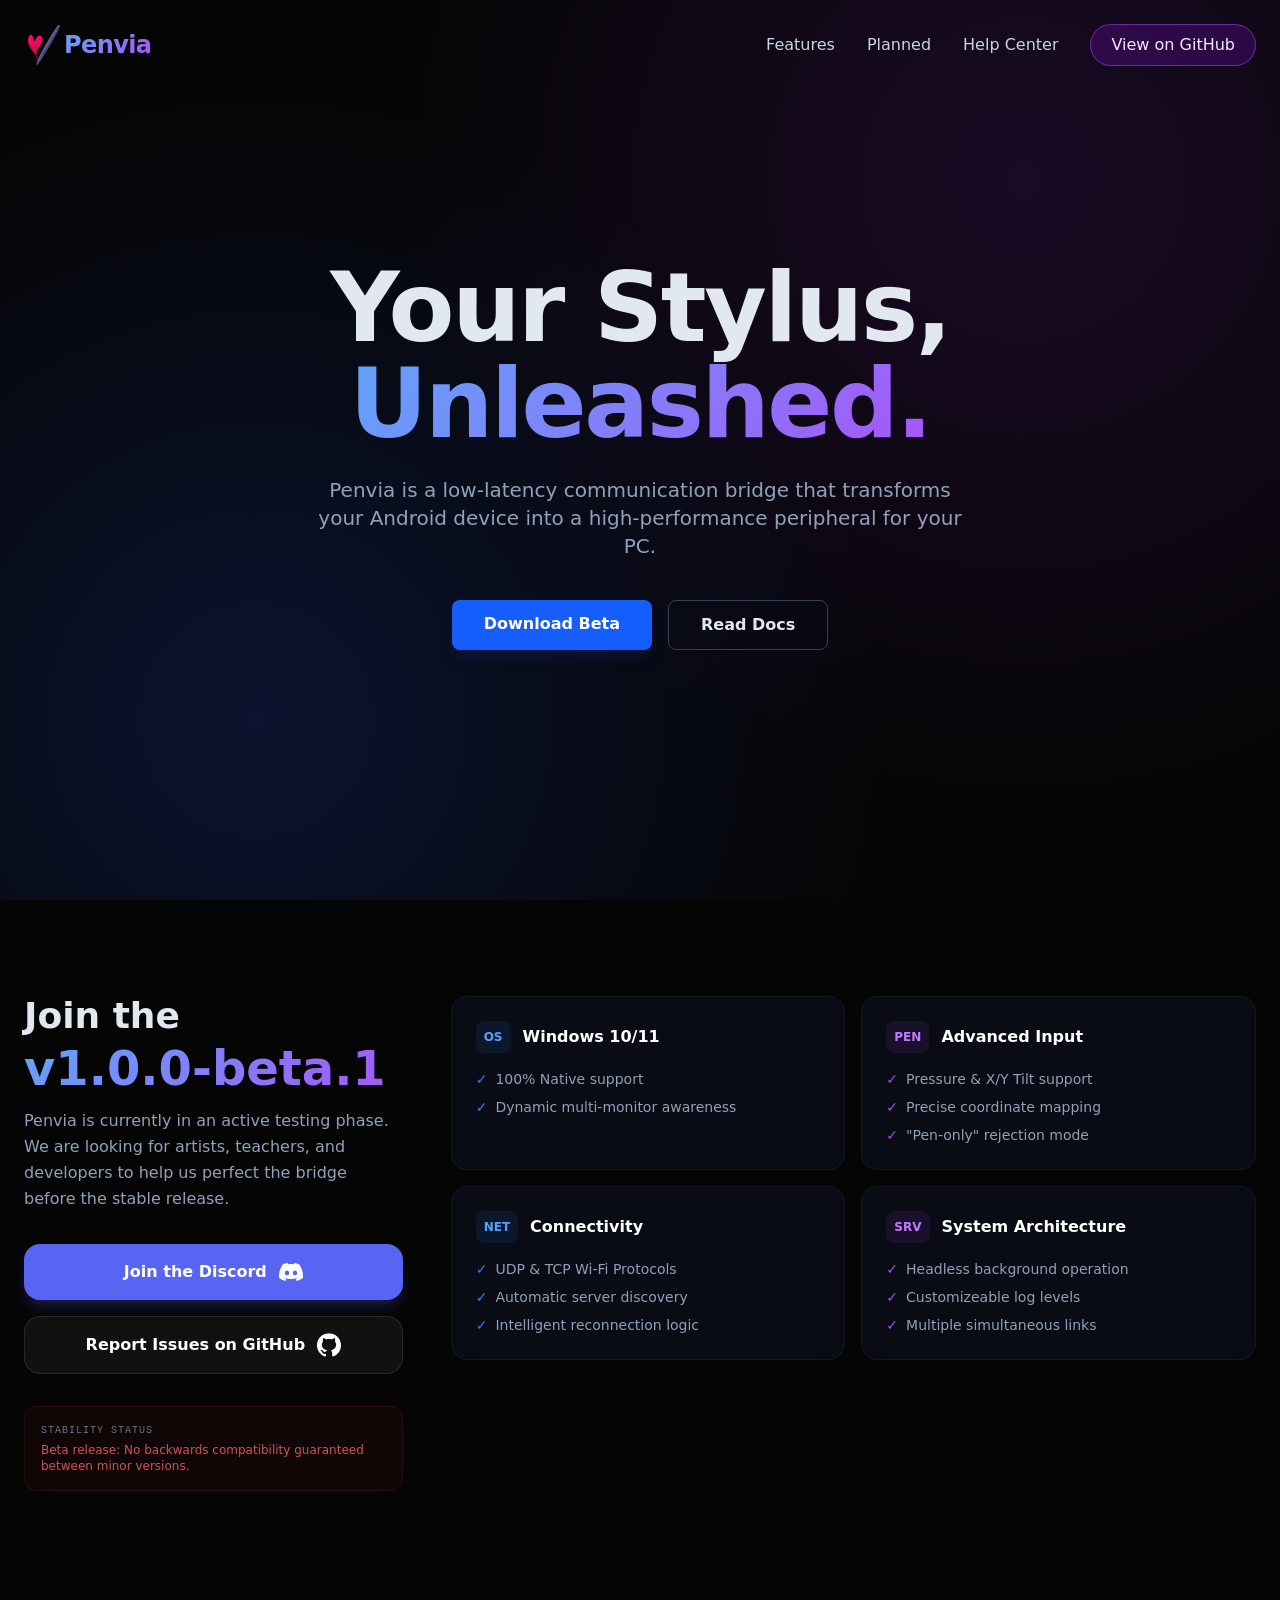
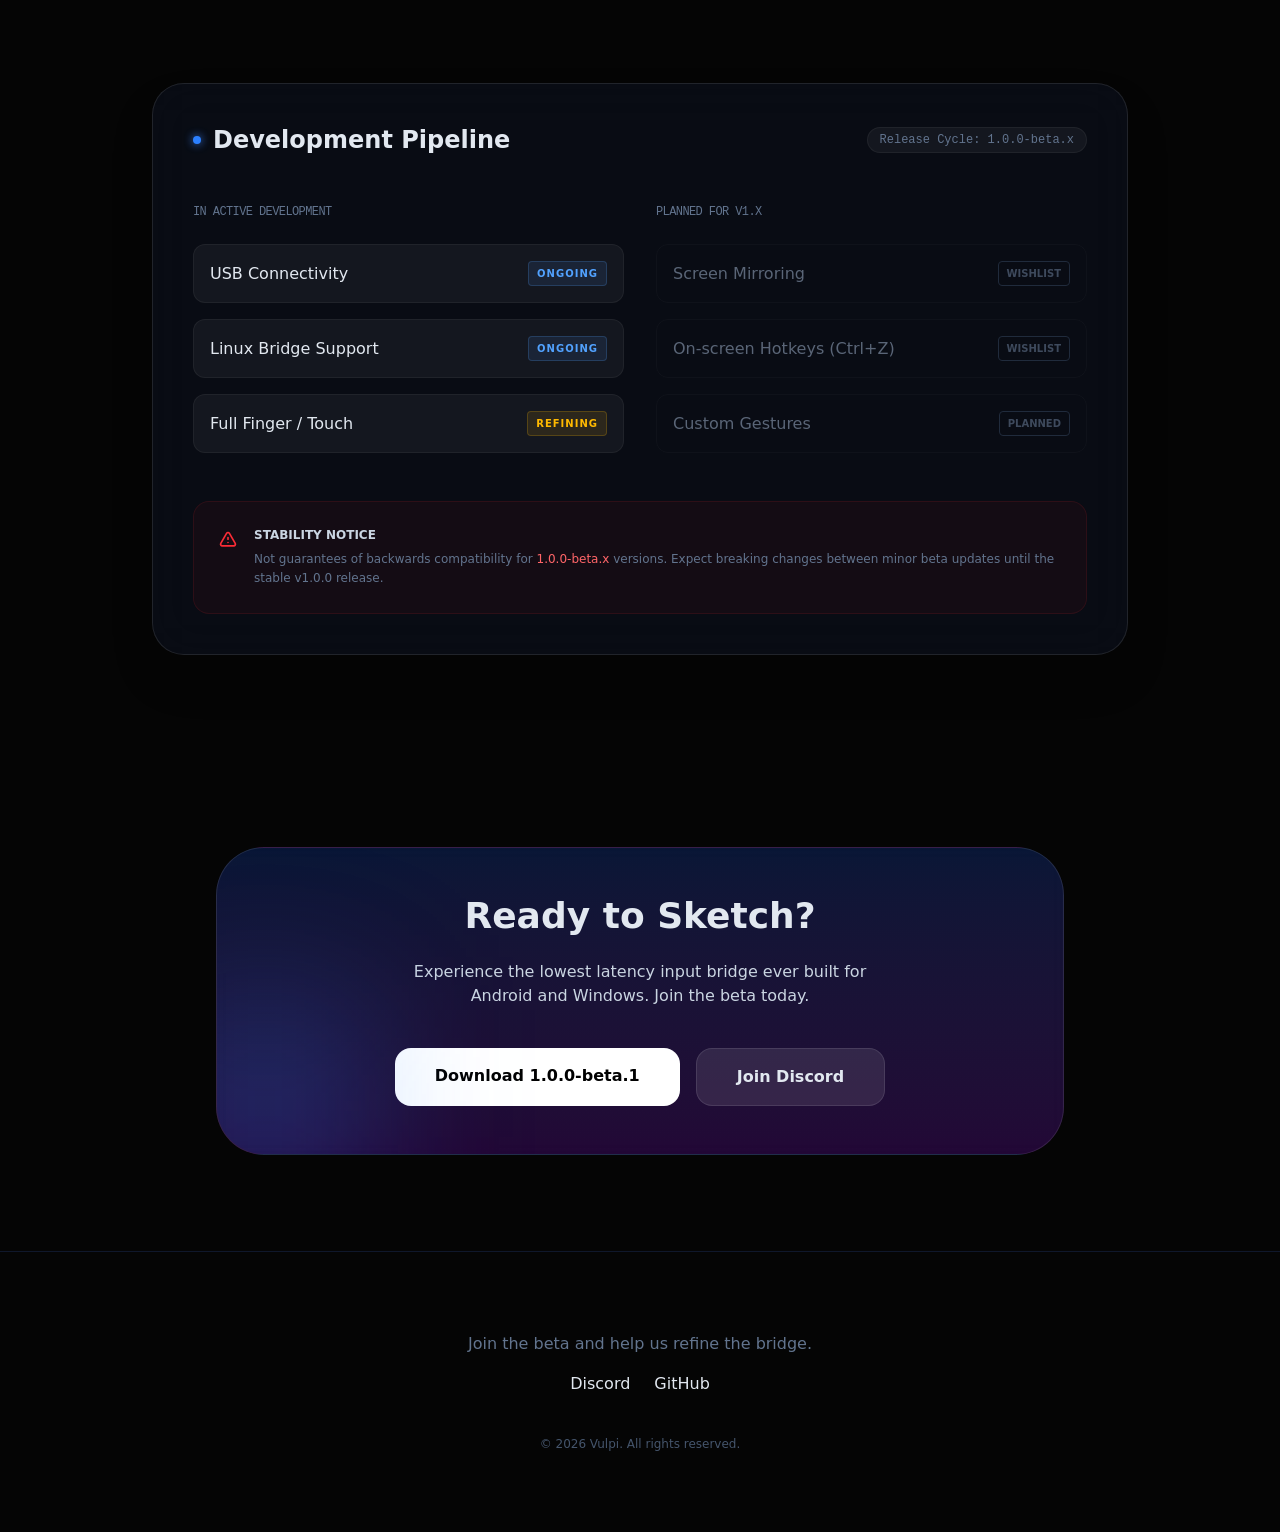
==== index.html @ 2955acc7 "feat: main website, help, docs, download." ====
<!DOCTYPE html>
<html lang="en">
<head>
    <title>Penvia | Fast & Lightweight Input Bridge</title>
    <link rel="icon" type="image/png" href="/graphics/misc7-1024.png">
    
    <meta charset="UTF-8">
    <meta name="viewport" content="width=device-width, initial-scale=1.0">
    <meta name="title" content="Penvia | Fast & Lightweight Input Bridge">
    <meta name="description" content="Free, ultra-lightweight input bridge for Windows & Linux. Turn your Android stylus into a pro graphics tablet with zero ads, low latency, and full pressure support.">
    <meta name="keywords" content="Android stylus to PC, pen pressure bridge, low latency input, virtual tablet, Penvia, drawing tablet app, Linux stylus support, palm rejection, USB graphics tablet">
    <meta name="robots" content="index, follow">
    <meta name="language" content="English">
    <meta name="author" content="Penvia Team">
    <meta name="theme-color" content="#0f172a">

    <!-- Open Graph / Facebook -->
    <meta property="og:type" content="website">
    <meta property="og:url" content="https://penvia.github.io/">
    <meta property="og:title" content="Penvia | Your Android Stylus, Now on PC">
    <meta property="og:description" content="Free, professional-grade input bridge with zero ads. Ultra-lightweight with full pressure and tilt support over Wi-Fi or USB.">
    <meta property="og:image" content="https://penvia.github.io/graphics/og-promo.png">

    <!-- Twitter -->
    <meta property="twitter:card" content="summary_large_image">
    <meta property="twitter:url" content="https://penvia.github.io/">
    <meta property="twitter:title" content="Penvia | Low-Latency Input Bridge (Free & Ad-Free)">
    <meta property="twitter:description" content="Turn your Android device into a professional 14MB PC peripheral. Zero lag, cross-platform, and built for artists.">
    <meta property="twitter:image" content="https://penvia.github.io/graphics/og-promo.png">

    <script type="application/ld+json">
    [
    {
        "@context": "https://schema.org",
        "@type": "SoftwareApplication",
        "name": "Penvia",
        "operatingSystem": "Windows 10, Windows 11, Linux, Android",
        "applicationCategory": "MultimediaApplication",
        "fileSize": "10MB",
        "offers": {
        "@type": "Offer",
        "price": "0.00",
        "priceCurrency": "USD"
        },
        "description": "A high-performance, lightweight input bridge. Turn Android into a PC graphics tablet with native Windows support, multi-monitor awareness, and zero ads."
    },
    {
        "@context": "https://schema.org",
        "@type": "FAQPage",
        "mainEntity": [
        {
            "@type": "Question",
            "name": "Is Penvia free to use?",
            "acceptedAnswer": {
            "@type": "Answer",
            "text": "Yes, Penvia is 100% free to use. There are no annoying ads, no popups, and no tracking—just a clean, professional workflow for artists, students, and teachers."
            }
        },
        {
            "@type": "Question",
            "name": "How lightweight is the Penvia installation?",
            "acceptedAnswer": {
            "@type": "Answer",
            "text": "Penvia is designed for maximum efficiency. The Windows/Linux server is only 10MB, and the Android client is a tiny 4MB. It has a minimal RAM footprint and supports headless operation for background use."
            }
        },
        {
            "@type": "Question",
            "name": "Does Penvia support professional pen features?",
            "acceptedAnswer": {
            "@type": "Answer",
            "text": "Yes. Penvia provides full support for Pressure sensitivity, X/Y Tilt, side buttons, and a 'Pen-only' rejection mode to ensure your stylus feels like it is connected directly to your desktop."
            }
        },
        {
            "@type": "Question",
            "name": "Can I use Penvia with multiple monitors?",
            "acceptedAnswer": {
            "@type": "Answer",
            "text": "Absolutely. Penvia features dynamic multi-monitor awareness and precise coordinate mapping, allowing you to draw in your multi-screen setup without lag."
            }
        }
        ]
    }
    ]
    </script>

    <!-- Canonical Link (Prevents duplicate content issues) -->
    <link rel="canonical" href="https://penvia.github.io/">
    <link href="/src/output.css" rel="stylesheet">
    <link href="/src/aos.css" rel="stylesheet">
    
    <style>
        body {
            background-color: #050505;
            color: #e2e8f0;
            overflow-x: hidden;
            background-image: 
                radial-gradient(circle at 80% 20%, rgba(88, 28, 135, 0.25) 0%, transparent 50%),
                radial-gradient(circle at 20% 80%, rgba(30, 64, 175, 0.25) 0%, transparent 50%);
            background-attachment: fixed;
            background-size: cover;
        }
        
        .glow-accent {
            box-shadow: 0 0 50px -10px rgba(99, 102, 241, 0.15);
        }

        #penCanvas {
            filter: blur(0.5px) drop-shadow(0 0 10px rgba(168, 85, 247, 0.4));
            opacity: 0.8;
        }

        .gradient-text {
            background: linear-gradient(135deg, #60a5fa 0%, #a855f7 100%);
            -webkit-background-clip: text;
            -webkit-text-fill-color: transparent;
        }
    </style>
</head>
<body class="hero-bg">
    <canvas id="penCanvas" class="fixed top-0 left-0 w-full h-full -z-10 pointer-events-none"></canvas>
    <div class="min-h-screen flex flex-col">
        <nav class="w-full p-6 max-w-7xl mx-auto flex justify-between items-center z-50">
            <div class="flex items-center">
                <img src="/graphics/misc7-1024.png" alt="Penvia Logo" class="w-10 h-10 object-contain">
                <span class="text-2xl font-bold gradient-text tracking-tight">Penvia</span>
            </div>
            <div class="space-x-8 hidden md:flex items-center">
                <a href="#beta-access" class="text-slate-300 hover:text-purple-400 transition font-medium">Features</a>
                <a href="#planned" class="text-slate-300 hover:text-blue-400 transition font-medium">Planned</a>
                <a href="/help/" class="text-slate-300 hover:text-blue-400 transition font-medium">Help Center</a>
                <a href="https://github.com/Penvia" class="bg-purple-600/20 border border-purple-500/50 px-5 py-2 rounded-full text-purple-100 font-medium hover:bg-purple-600 hover:text-white transition">View on GitHub</a>
            </div>
        </nav>
        <header class="grow flex flex-col justify-center items-center text-center px-4 -mt-20">
            <h1 class="text-6xl md:text-8xl font-black mb-6 tracking-tight" data-aos="zoom-out" data-aos-duration="1000">
                Your Stylus, <br><span class="gradient-text">Unleashed.</span>
            </h1>
            
            <p class="max-w-2xl text-lg md:text-xl text-slate-400 mb-10" data-aos="fade-up" data-aos-delay="300">
                Penvia is a low-latency communication bridge that transforms your Android device into a high-performance peripheral for your PC. 
            </p>
            
            <div class="flex space-x-4" data-aos="fade-up" data-aos-delay="500">
                <a href="download/" class="bg-blue-600 hover:bg-blue-500 text-white px-8 py-3 rounded-lg font-bold transition shadow-lg shadow-blue-900/20">Download Beta</a>
                <a href="docs/" class="border border-slate-700 hover:border-purple-500 px-8 py-3 rounded-lg font-bold transition">Read Docs</a>
            </div>
        </header>
    </div>
    <section id="beta-access" class="max-w-7xl mx-auto py-24 px-6">
        <div class="grid grid-cols-1 lg:grid-cols-3 gap-12 items-start">
                    <div class="lg:sticky lg:top-24 space-y-8" data-aos="fade-right">
                <div>
                    <h2 class="text-4xl font-bold mb-4">Join the <span class="gradient-text text-5xl block mt-2">v1.0.0-beta.1</span></h2>
                    <p class="text-slate-400 leading-relaxed">
                        Penvia is currently in an active testing phase. We are looking for artists, teachers, and developers to help us perfect the bridge before the stable release.
                    </p>
                </div>
                <div class="space-y-4">
                    <a href="https://discord.gg/uxG2kqGzUX" class="flex items-center justify-center space-x-3 w-full bg-[#5865F2] hover:bg-[#4752C4] text-white py-4 rounded-2xl font-bold transition-all shadow-lg shadow-indigo-500/20 group">
                        <span>Join the Discord</span>
                        <img src="./graphics/Discord-Symbol-White.svg" class="w-6 h-6">
                    </a>
                    <a href="https://github.com/Penvia" class="flex items-center justify-center space-x-3 w-full bg-white/5 border border-white/10 hover:bg-white/10 text-white py-4 rounded-2xl font-bold transition-all">
                        <span>Report Issues on GitHub</span>
                        <img src="./graphics/GitHub_Invertocat_White.svg" class="w-6 h-6">
                    </a>
                </div>

                <div class="p-4 rounded-xl bg-red-500/5 border border-red-500/10">
                    <p class="text-[10px] font-mono text-slate-500 uppercase tracking-widest mb-1">Stability Status</p>
                    <p class="text-xs text-red-400/80">Beta release: No backwards compatibility guaranteed between minor versions.</p>
                </div>
            </div>
            <div class="lg:col-span-2 grid grid-cols-1 md:grid-cols-2 gap-4" data-aos="fade-left">
                <div class="p-6 rounded-2xl bg-slate-900/40 backdrop-blur-md border border-white/5 hover:border-blue-500/30 transition-all">
                    <div class="flex items-center space-x-3 mb-4">
                        <div class="p-2 bg-blue-500/10 rounded-lg text-blue-400 font-bold text-xs">OS</div>
                        <h3 class="font-bold text-white">Windows 10/11</h3>
                    </div>
                    <ul class="text-sm text-slate-400 space-y-2">
                        <li class="flex items-start">
                            <span class="text-blue-500 mr-2">✓</span> 100% Native support
                        </li>
                        <li class="flex items-start">
                            <span class="text-blue-500 mr-2">✓</span> Dynamic multi-monitor awareness
                        </li>
                    </ul>
                </div>
                <div class="p-6 rounded-2xl bg-slate-900/40 backdrop-blur-md border border-white/5 hover:border-purple-500/30 transition-all">
                    <div class="flex items-center space-x-3 mb-4">
                        <div class="p-2 bg-purple-500/10 rounded-lg text-purple-400 font-bold text-xs">PEN</div>
                        <h3 class="font-bold text-white">Advanced Input</h3>
                    </div>
                    <ul class="text-sm text-slate-400 space-y-2">
                        <li class="flex items-start">
                            <span class="text-purple-500 mr-2">✓</span> Pressure & X/Y Tilt support
                        </li>
                        <li class="flex items-start">
                            <span class="text-purple-500 mr-2">✓</span> Precise coordinate mapping
                        </li>
                        <li class="flex items-start">
                            <span class="text-purple-500 mr-2">✓</span> "Pen-only" rejection mode
                        </li>
                    </ul>
                </div>
                <div class="p-6 rounded-2xl bg-slate-900/40 backdrop-blur-md border border-white/5 hover:border-blue-500/30 transition-all">
                    <div class="flex items-center space-x-3 mb-4">
                        <div class="p-2 bg-blue-500/10 rounded-lg text-blue-400 font-bold text-xs">NET</div>
                        <h3 class="font-bold text-white">Connectivity</h3>
                    </div>
                    <ul class="text-sm text-slate-400 space-y-2">
                        <li class="flex items-start">
                            <span class="text-blue-500 mr-2">✓</span> UDP & TCP Wi-Fi Protocols
                        </li>
                        <li class="flex items-start">
                            <span class="text-blue-500 mr-2">✓</span> Automatic server discovery
                        </li>
                        <li class="flex items-start">
                            <span class="text-blue-500 mr-2">✓</span> Intelligent reconnection logic
                        </li>
                    </ul>
                </div>
                <div class="p-6 rounded-2xl bg-slate-900/40 backdrop-blur-md border border-white/5 hover:border-purple-500/30 transition-all">
                    <div class="flex items-center space-x-3 mb-4">
                        <div class="p-2 bg-purple-500/10 rounded-lg text-purple-400 font-bold text-xs">SRV</div>
                        <h3 class="font-bold text-white">System Architecture</h3>
                    </div>
                    <ul class="text-sm text-slate-400 space-y-2">
                        <li class="flex items-start">
                            <span class="text-purple-500 mr-2">✓</span> Headless background operation
                        </li>
                        <li class="flex items-start">
                            <span class="text-purple-500 mr-2">✓</span> Customizeable log levels
                        </li>
                        <li class="flex items-start">
                            <span class="text-purple-500 mr-2">✓</span> Multiple simultaneous links
                        </li>
                    </ul>
                </div>

            </div>
        </div>
    </section>
    <section class="max-w-5xl mx-auto py-24 px-6" id="planned">
        <div class="p-10 rounded-4xl bg-slate-900/40 backdrop-blur-xl border border-white/10 shadow-2xl relative">
            <div class="relative z-10">
                <div class="flex items-center justify-between mb-12">
                    <h2 class="text-2xl font-bold flex items-center">
                        <span class="w-2 h-2 bg-blue-500 rounded-full mr-3 animate-pulse shadow-[0_0_10px_#3b82f6]"></span>
                        Development Pipeline
                    </h2>
                    <span class="text-xs font-mono text-slate-500 bg-white/5 px-3 py-1 rounded-full border border-white/5">
                        Release Cycle: 1.0.0-beta.x
                    </span>
                </div>

                <div class="grid grid-cols-1 md:grid-cols-2 gap-8">                
                    <div class="space-y-4">
                        <h3 class="text-xs font-mono text-slate-500 uppercase tracking-tighter mb-6">In Active Development</h3>
                        <div class="flex items-center justify-between p-4 rounded-xl bg-white/5 border border-white/5">
                            <span class="text-slate-200 font-medium">USB Connectivity</span>
                            <span class="text-[10px] font-bold text-blue-400 bg-blue-400/10 px-2 py-1 rounded uppercase tracking-widest border border-blue-400/20">Ongoing</span>
                        </div>
                        <div class="flex items-center justify-between p-4 rounded-xl bg-white/5 border border-white/5">
                            <span class="text-slate-200 font-medium">Linux Bridge Support</span>
                            <span class="text-[10px] font-bold text-blue-400 bg-blue-400/10 px-2 py-1 rounded uppercase tracking-widest border border-blue-400/20">Ongoing</span>
                        </div>
                        <div class="flex items-center justify-between p-4 rounded-xl bg-white/5 border border-white/5">
                            <span class="text-slate-200 font-medium">Full Finger / Touch</span>
                            <span class="text-[10px] font-bold text-amber-400 bg-amber-400/10 px-2 py-1 rounded uppercase tracking-widest border border-amber-400/20">Refining</span>
                        </div>
                    </div>
                    <div class="space-y-4">
                        <h3 class="text-xs font-mono text-slate-500 uppercase tracking-tighter mb-6">Planned for v1.x</h3>
                        
                        <div class="flex items-center justify-between p-4 rounded-xl bg-transparent border border-white/5 opacity-60">
                            <span class="text-slate-400">Screen Mirroring</span>
                            <span class="text-[10px] font-bold text-slate-500 border border-slate-700 px-2 py-1 rounded uppercase">Wishlist</span>
                        </div>

                        <div class="flex items-center justify-between p-4 rounded-xl bg-transparent border border-white/5 opacity-60">
                            <span class="text-slate-400">On-screen Hotkeys (Ctrl+Z)</span>
                            <span class="text-[10px] font-bold text-slate-500 border border-slate-700 px-2 py-1 rounded uppercase">Wishlist</span>
                        </div>

                        <div class="flex items-center justify-between p-4 rounded-xl bg-transparent border border-white/5 opacity-60">
                            <span class="text-slate-400">Custom Gestures</span>
                            <span class="text-[10px] font-bold text-slate-500 border border-slate-700 px-2 py-1 rounded uppercase">Planned</span>
                        </div>
                    </div>
                </div>
                <div class="mt-12 p-6 rounded-2xl bg-red-500/5 border border-red-500/10 flex items-start space-x-4">
                    <div class="text-red-500 mt-1">
                        <svg class="w-5 h-5" fill="none" stroke="currentColor" viewBox="0 0 24 24"><path stroke-linecap="round" stroke-linejoin="round" stroke-width="2" d="M12 9v2m0 4h.01m-6.938 4h13.856c1.54 0 2.502-1.667 1.732-3L13.732 4c-.77-1.333-2.694-1.333-3.464 0L3.34 16c-.77 1.333.192 3 1.732 3z"></path></svg>
                    </div>
                    <div class="text-xs text-slate-500 leading-relaxed">
                        <p class="font-bold text-slate-300 uppercase mb-1">Stability Notice</p>
                        Not guarantees of backwards compatibility for <span class="text-red-400">1.0.0-beta.x</span> versions. 
                        Expect breaking changes between minor beta updates until the stable v1.0.0 release.
                    </div>
                </div>
            </div>
        </div>
    </section>

    <section class="max-w-4xl mx-auto py-24 px-6 text-center">
        <div class="p-12 rounded-[3rem] bg-linear-to-b from-blue-600/20 to-purple-600/20 border border-white/10 backdrop-blur-sm relative overflow-hidden" data-aos="zoom-in">
            <h2 class="text-4xl font-bold mb-6">Ready to Sketch?</h2>
            <p class="text-slate-300 mb-10 max-w-lg mx-auto">
                Experience the lowest latency input bridge ever built for Android and Windows. Join the beta today.
            </p>
            <div class="flex flex-col md:flex-row justify-center gap-4">
                <a href="download/" class="bg-white text-black px-10 py-4 rounded-2xl font-bold hover:bg-slate-200 transition">Download 1.0.0-beta.1</a>
                <a href="https://discord.gg/uxG2kqGzUX" class="bg-white/10 border border-white/10 px-10 py-4 rounded-2xl font-bold hover:bg-white/20 transition">Join Discord</a>
            </div>
            <div class="absolute -bottom-12 -left-12 w-48 h-48 bg-blue-500/30 blur-[80px]"></div>
        </div>
    </section>
    <footer class="py-20 text-center border-t border-slate-900">
        <p class="text-slate-500 mb-4">Join the beta and help us refine the bridge.</p>
        <div class="flex justify-center space-x-6">
            <a href="https://discord.gg/uxG2kqGzUX" class="hover:text-white transition">Discord</a>
            <a href="https://github.com/Penvia" class="hover:text-white transition">GitHub</a>
        </div>
        <p class="mt-10 text-xs text-slate-600">© 2026 Vulpi. All rights reserved.</p>
    </footer>

    <script src="./src/aos.js"></script>
    <script>
        const canvas = document.getElementById('penCanvas');
        const ctx = canvas.getContext('2d');
        let points = [];
        const maxPoints = 70; 

        let mouse = { x: window.innerWidth / 2, y: window.innerHeight / 2 };
        let cursor = { x: window.innerWidth / 2, y: window.innerHeight / 2 };
        let lastMoveTime = Date.now();
        let angle = 0; // For idle animation

        function resize() {
            canvas.width = window.innerWidth;
            canvas.height = window.innerHeight;
        }

        window.addEventListener('resize', resize);
        window.addEventListener('mousemove', (e) => {
            mouse.x = e.clientX;
            mouse.y = e.clientY;
            lastMoveTime = Date.now();
        });

        function animate() {
            ctx.clearRect(0, 0, canvas.width, canvas.height);
            
            const now = Date.now();
            const isIdle = now - lastMoveTime > 2000;

            if (isIdle) {
                angle += 0.015;
                mouse.x = (window.innerWidth / 2) + Math.cos(angle) * (window.innerWidth * 0.3);
                mouse.y = (window.innerHeight / 2) + Math.sin(angle * 2) * (window.innerHeight * 0.2);
            }

            cursor.x += (mouse.x - cursor.x) * 0.12;
            cursor.y += (mouse.y - cursor.y) * 0.12;

            points.push({ ...cursor });
            if (points.length > maxPoints) points.shift();

            if (points.length > 2) {
                const grad = ctx.createLinearGradient(
                    points[0].x, points[0].y, 
                    points[points.length-1].x, points[points.length-1].y
                );
                grad.addColorStop(0, "rgba(96, 165, 250, 0)");      // Fade in Blue
                grad.addColorStop(0.5, "rgba(168, 85, 247, 0.5)"); // Purple Middle
                grad.addColorStop(1, "rgba(96, 165, 250, 0.8)");   // Bright Blue Tip

                ctx.beginPath();
                ctx.strokeStyle = grad;
                ctx.lineWidth = 4;
                ctx.lineCap = 'round';
                ctx.lineJoin = 'round';

                ctx.moveTo(points[0].x, points[0].y);

                // Quadratic Curve for maximum smoothness
                for (let i = 1; i < points.length - 2; i++) {
                    const xc = (points[i].x + points[i + 1].x) / 2;
                    const yc = (points[i].y + points[i + 1].y) / 2;
                    ctx.quadraticCurveTo(points[i].x, points[i].y, xc, yc);
                }
                
                // Curve through the last two points
                ctx.quadraticCurveTo(
                    points[points.length - 2].x, 
                    points[points.length - 2].y, 
                    points[points.length - 1].x, 
                    points[points.length - 1].y
                );

                ctx.stroke();
            }
            
            requestAnimationFrame(animate);
        }

        resize();
        animate();
    </script>
    <script>
        AOS.init({
            duration: 800,
            once: true,
        });
    </script>
</body>
</html>
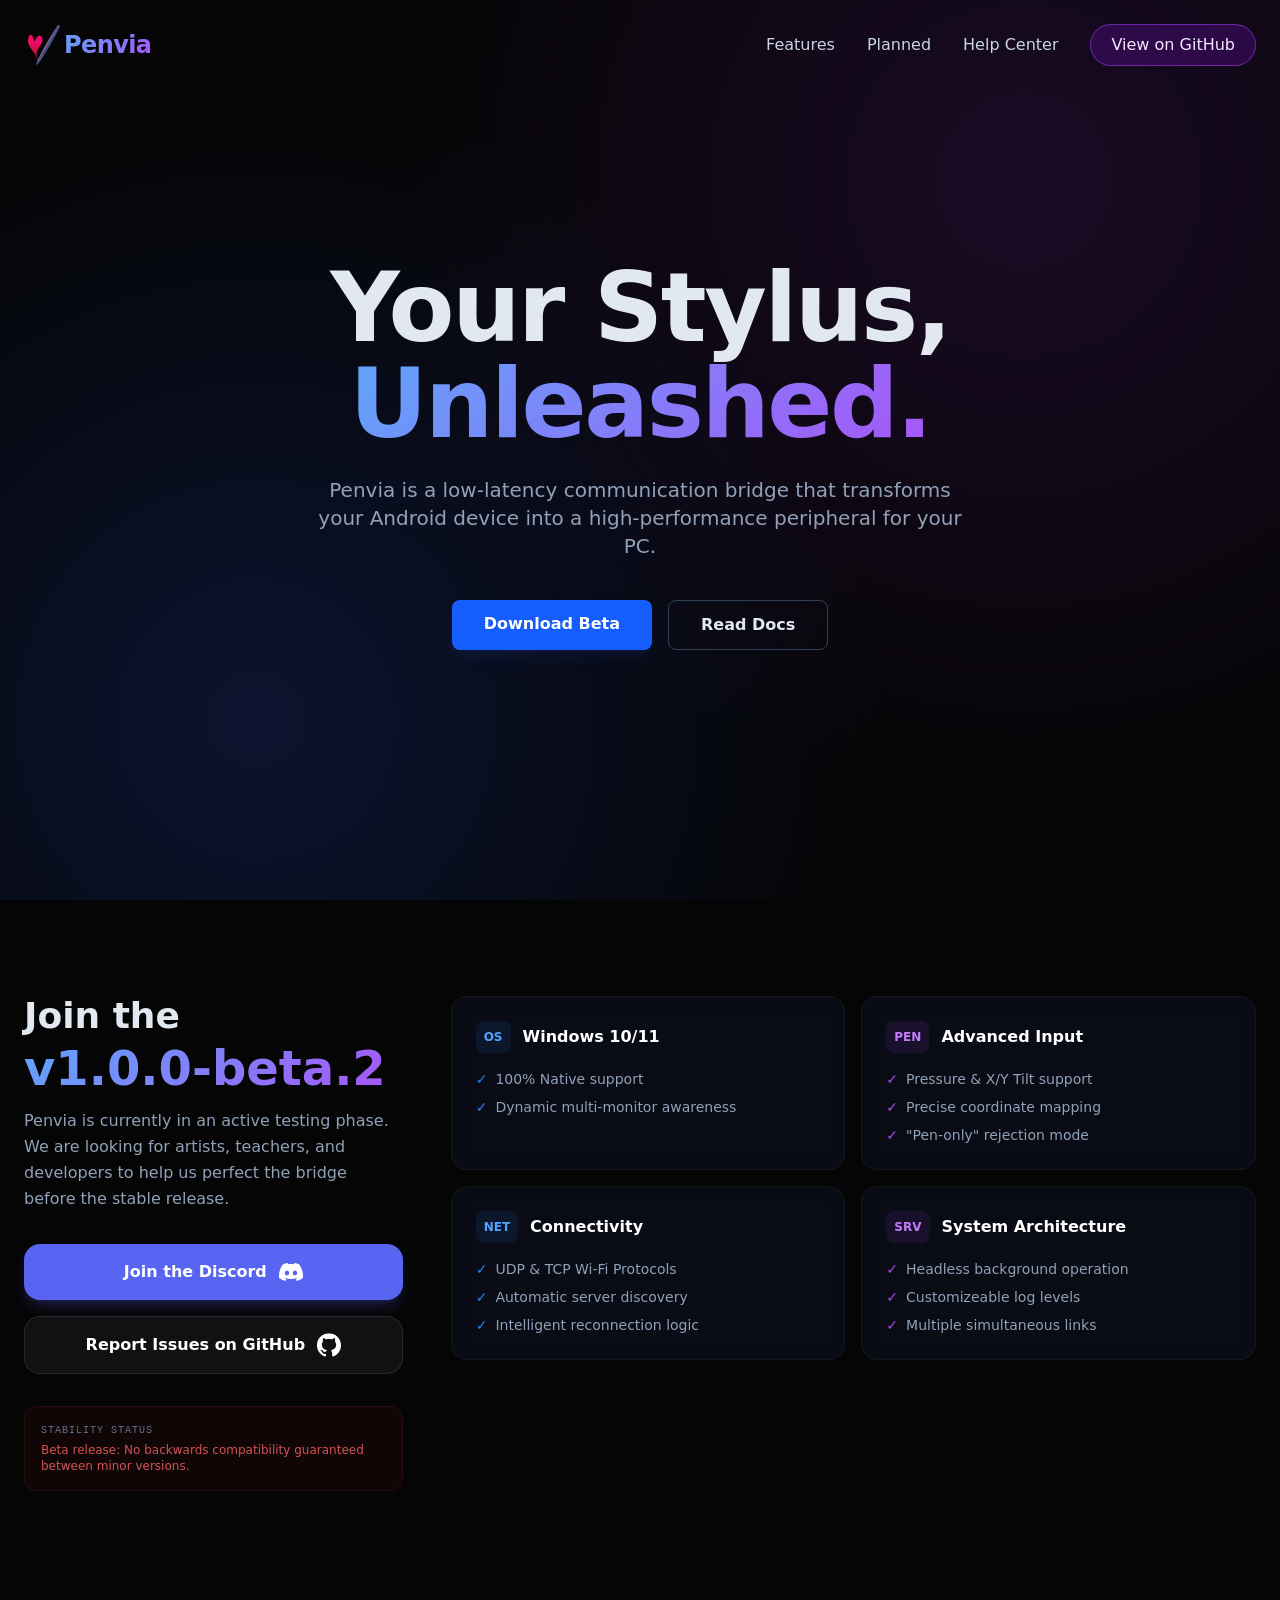
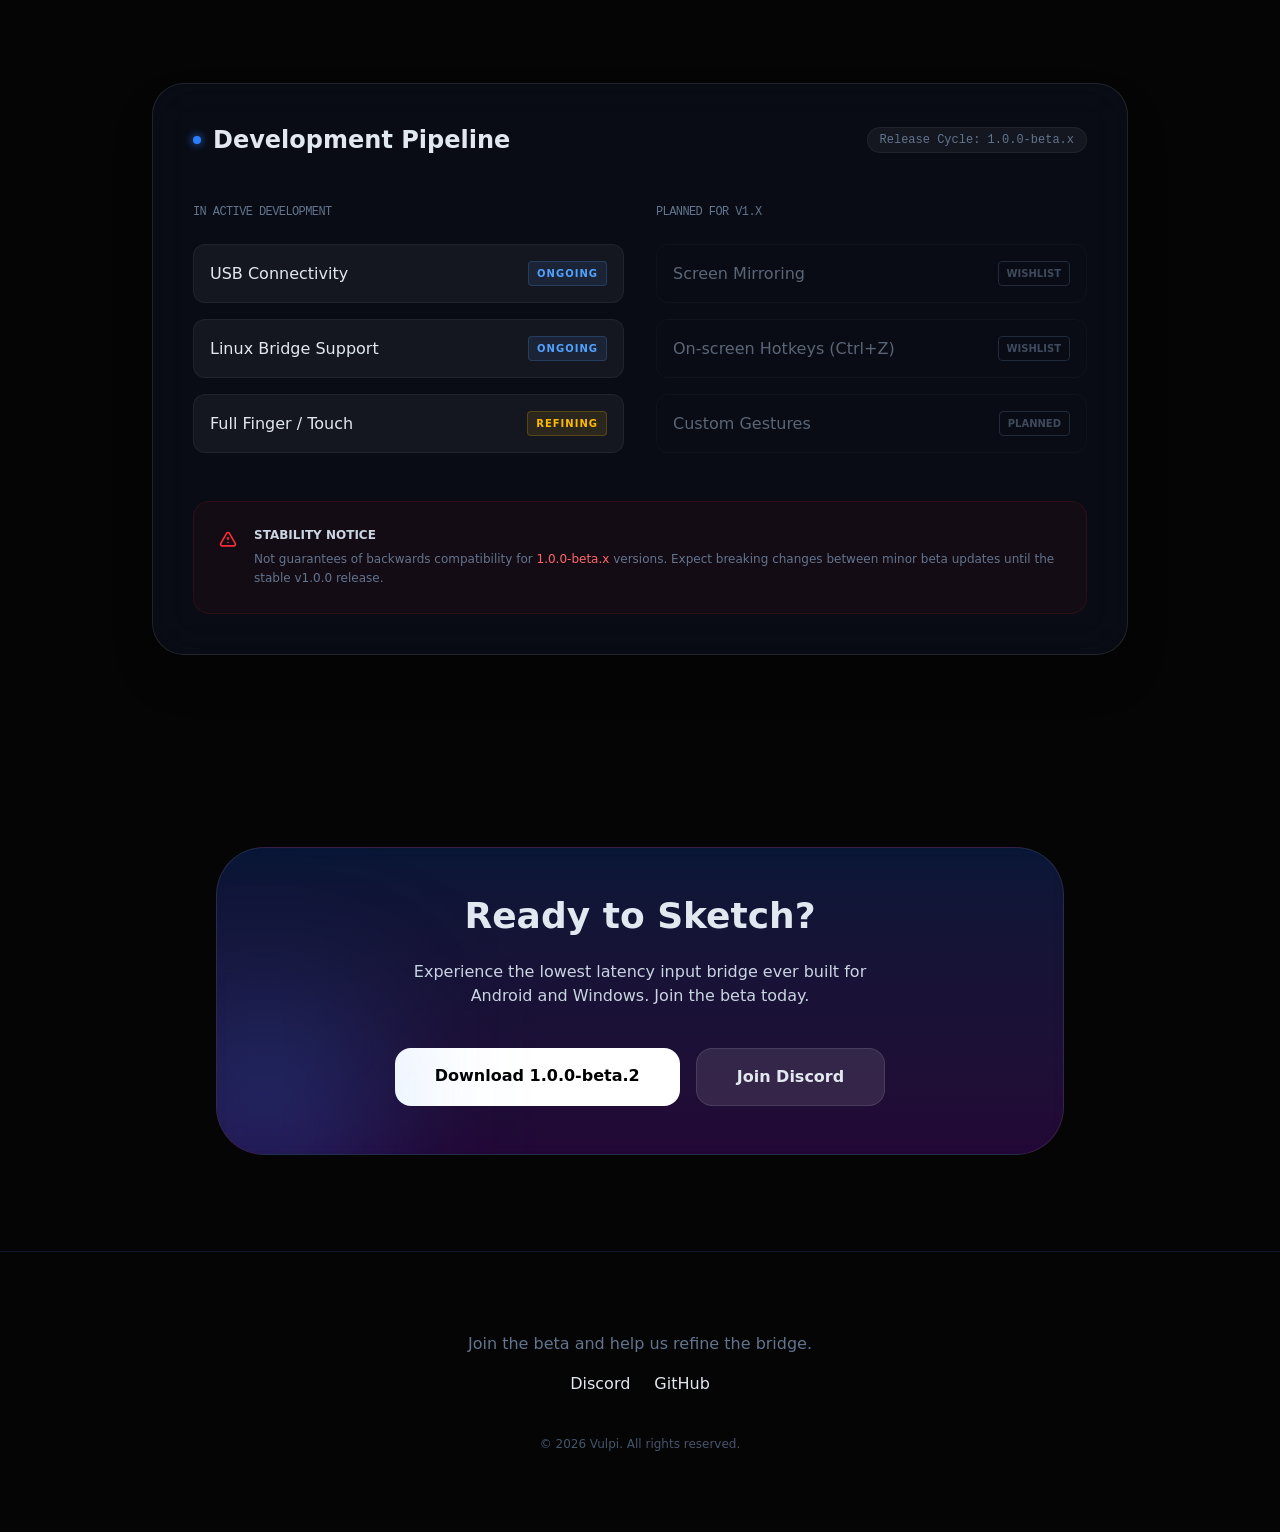
==== commit 0e0f7b5f: "feat: update version to 1.0.0-beta.2" ====
--- a/index.html
+++ b/index.html
@@ -152,7 +152,7 @@
         <div class="grid grid-cols-1 lg:grid-cols-3 gap-12 items-start">
                     <div class="lg:sticky lg:top-24 space-y-8" data-aos="fade-right">
                 <div>
-                    <h2 class="text-4xl font-bold mb-4">Join the <span class="gradient-text text-5xl block mt-2">v1.0.0-beta.1</span></h2>
+                    <h2 class="text-4xl font-bold mb-4">Join the <span class="gradient-text text-5xl block mt-2">v1.0.0-beta.2</span></h2>
                     <p class="text-slate-400 leading-relaxed">
                         Penvia is currently in an active testing phase. We are looking for artists, teachers, and developers to help us perfect the bridge before the stable release.
                     </p>
@@ -312,7 +312,7 @@
                 Experience the lowest latency input bridge ever built for Android and Windows. Join the beta today.
             </p>
             <div class="flex flex-col md:flex-row justify-center gap-4">
-                <a href="download/" class="bg-white text-black px-10 py-4 rounded-2xl font-bold hover:bg-slate-200 transition">Download 1.0.0-beta.1</a>
+                <a href="download/" class="bg-white text-black px-10 py-4 rounded-2xl font-bold hover:bg-slate-200 transition">Download 1.0.0-beta.2</a>
                 <a href="https://discord.gg/uxG2kqGzUX" class="bg-white/10 border border-white/10 px-10 py-4 rounded-2xl font-bold hover:bg-white/20 transition">Join Discord</a>
             </div>
             <div class="absolute -bottom-12 -left-12 w-48 h-48 bg-blue-500/30 blur-[80px]"></div>
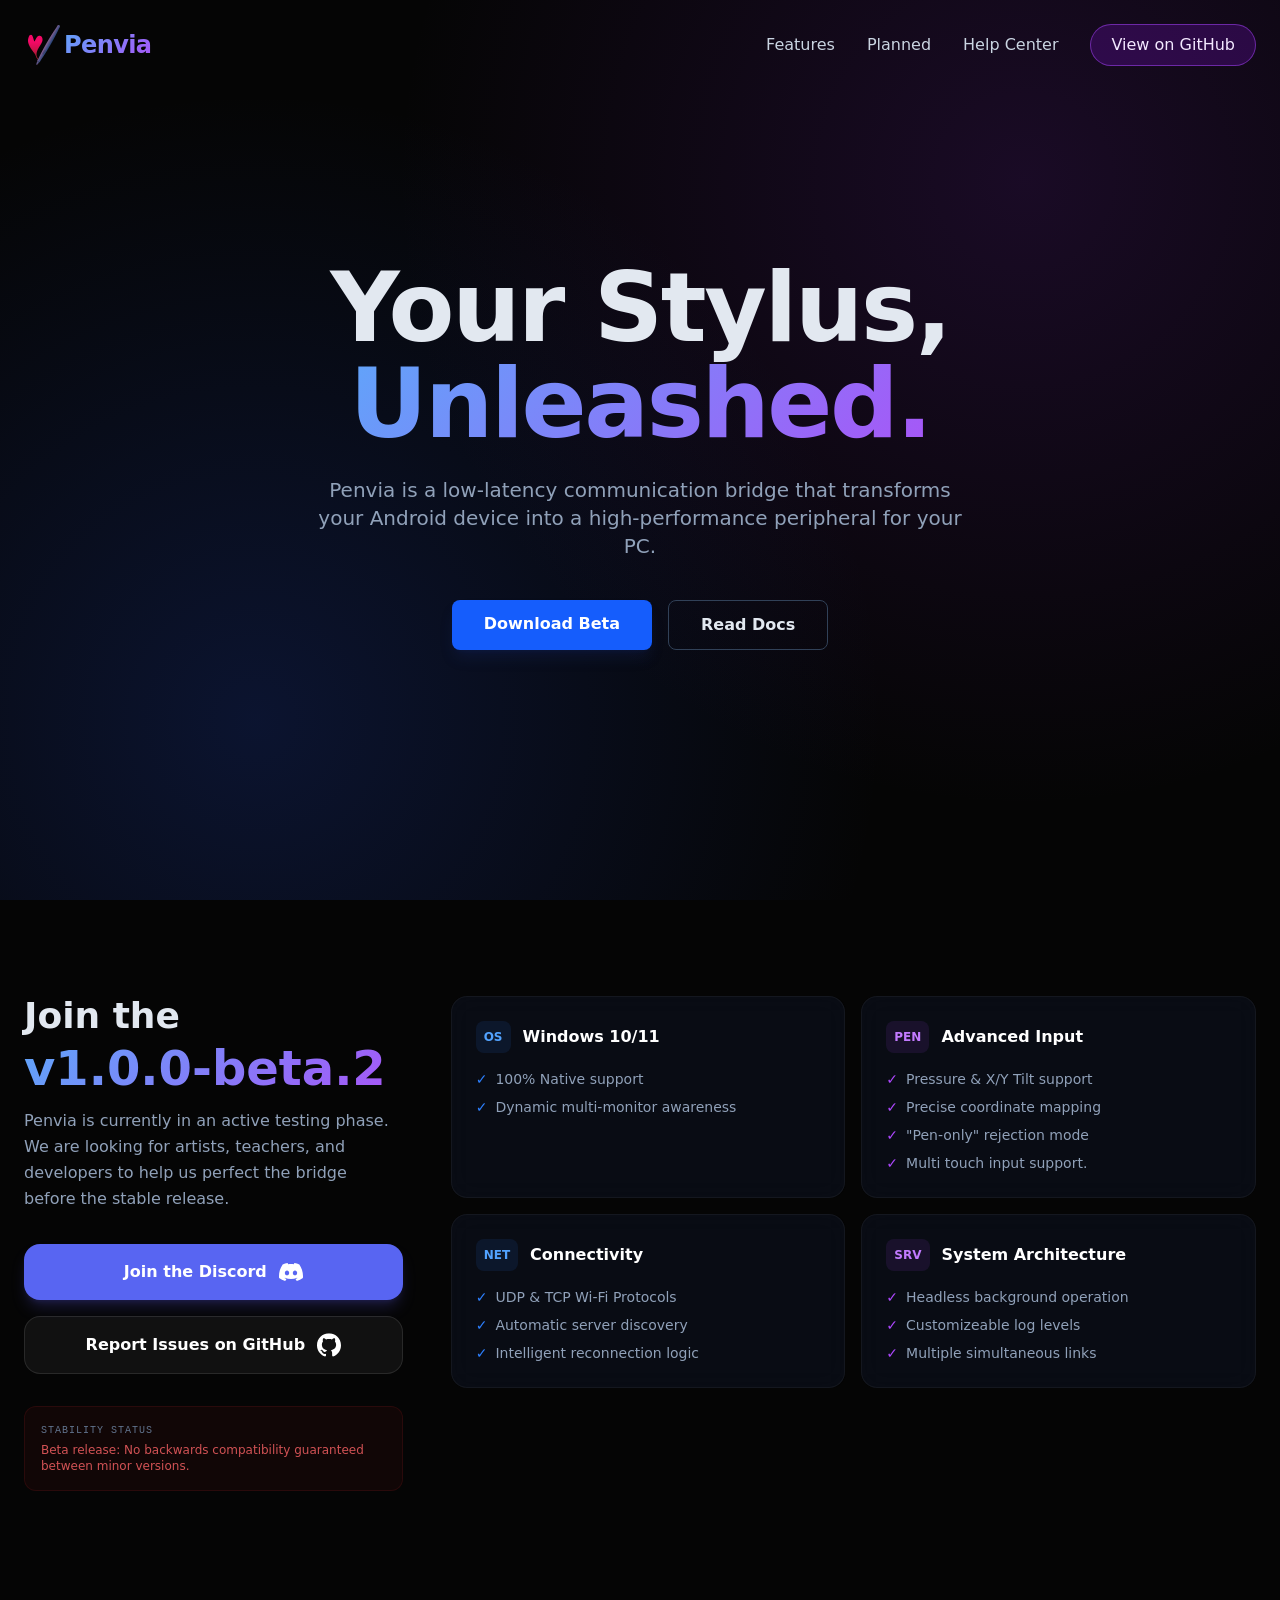
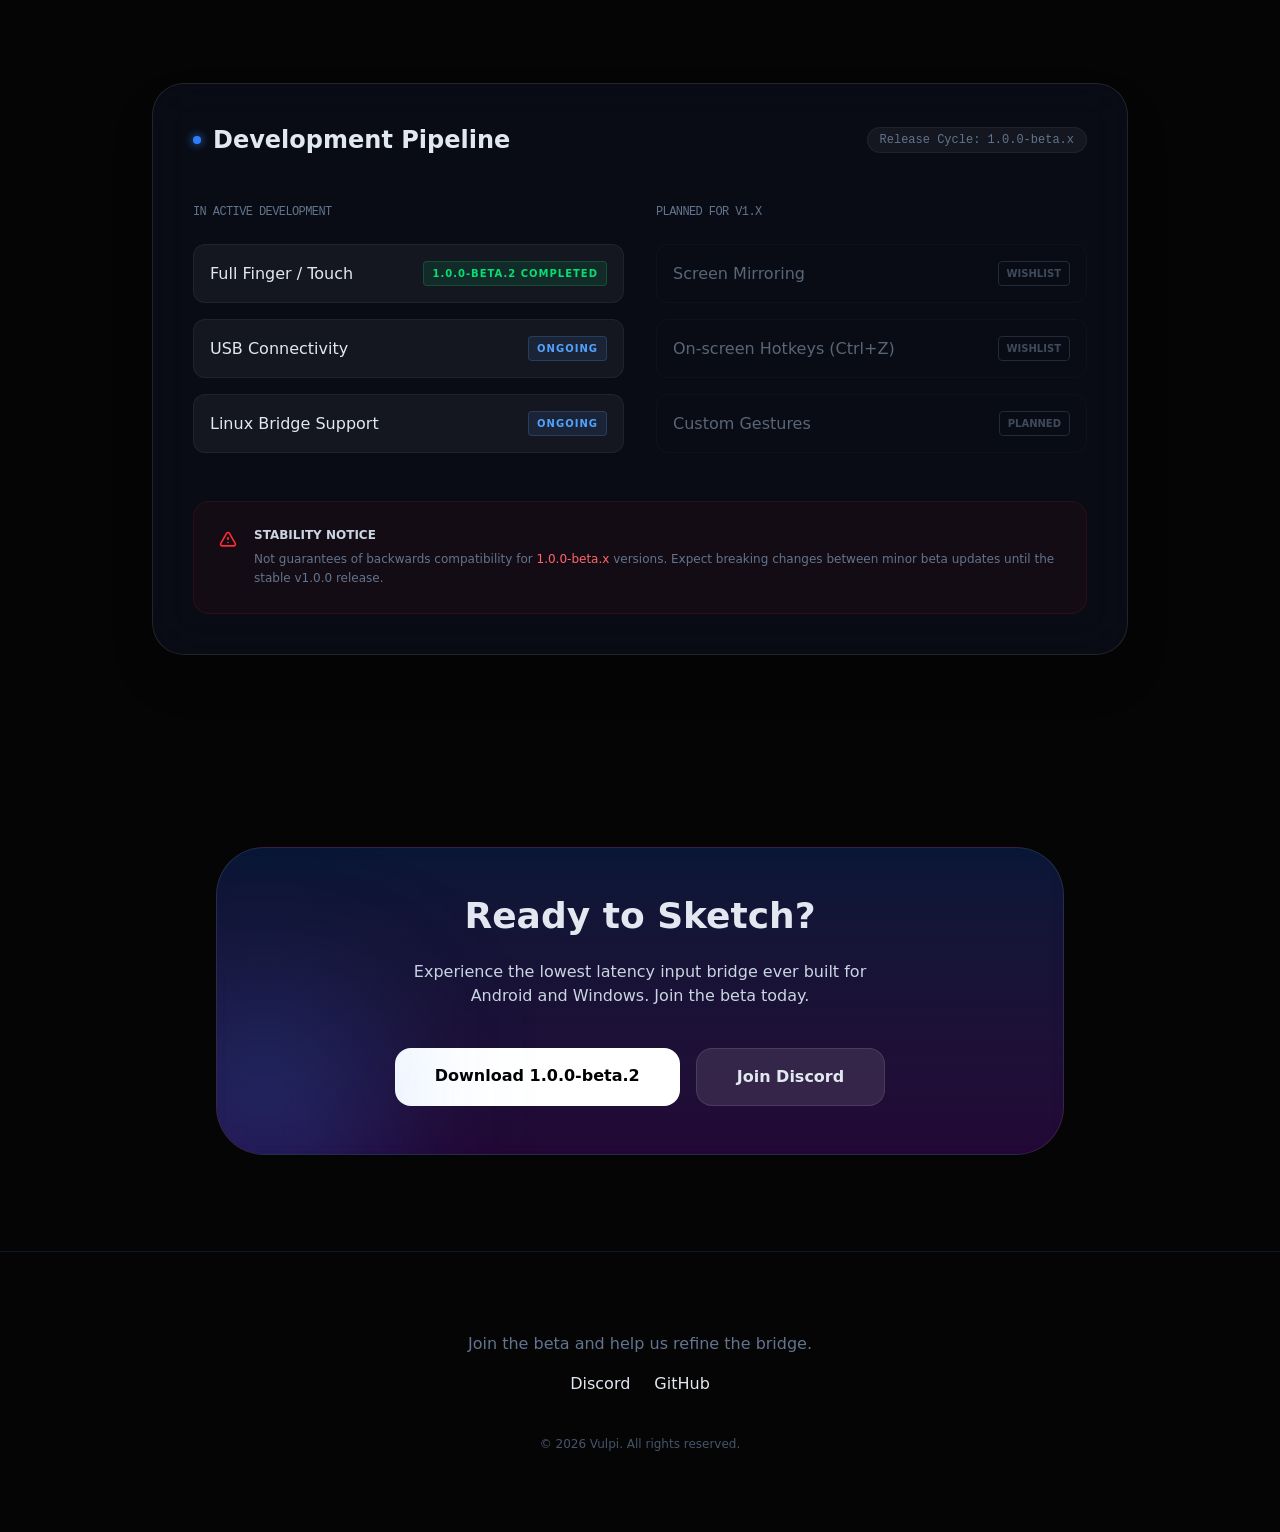
==== commit 69a20598: "feat: update completed feature and fix overflow on mobile" ====
--- a/index.html
+++ b/index.html
@@ -203,6 +203,9 @@
                         <li class="flex items-start">
                             <span class="text-purple-500 mr-2">✓</span> "Pen-only" rejection mode
                         </li>
+                        <li class="flex items-start">
+                            <span class="text-purple-500 mr-2">✓</span> Multi touch input support.
+                        </li>
                     </ul>
                 </div>
                 <div class="p-6 rounded-2xl bg-slate-900/40 backdrop-blur-md border border-white/5 hover:border-blue-500/30 transition-all">
@@ -260,16 +263,16 @@
                     <div class="space-y-4">
                         <h3 class="text-xs font-mono text-slate-500 uppercase tracking-tighter mb-6">In Active Development</h3>
                         <div class="flex items-center justify-between p-4 rounded-xl bg-white/5 border border-white/5">
+                            <span class="text-slate-200 font-medium">Full Finger / Touch</span>
+                            <span class="text-[10px] font-bold text-green-400 bg-green-400/10 px-2 py-1 rounded uppercase tracking-widest border border-green-400/20">1.0.0-beta.2 Completed</span>
+                        </div>
+                        <div class="flex items-center justify-between p-4 rounded-xl bg-white/5 border border-white/5">
                             <span class="text-slate-200 font-medium">USB Connectivity</span>
                             <span class="text-[10px] font-bold text-blue-400 bg-blue-400/10 px-2 py-1 rounded uppercase tracking-widest border border-blue-400/20">Ongoing</span>
                         </div>
                         <div class="flex items-center justify-between p-4 rounded-xl bg-white/5 border border-white/5">
                             <span class="text-slate-200 font-medium">Linux Bridge Support</span>
                             <span class="text-[10px] font-bold text-blue-400 bg-blue-400/10 px-2 py-1 rounded uppercase tracking-widest border border-blue-400/20">Ongoing</span>
-                        </div>
-                        <div class="flex items-center justify-between p-4 rounded-xl bg-white/5 border border-white/5">
-                            <span class="text-slate-200 font-medium">Full Finger / Touch</span>
-                            <span class="text-[10px] font-bold text-amber-400 bg-amber-400/10 px-2 py-1 rounded uppercase tracking-widest border border-amber-400/20">Refining</span>
                         </div>
                     </div>
                     <div class="space-y-4">
